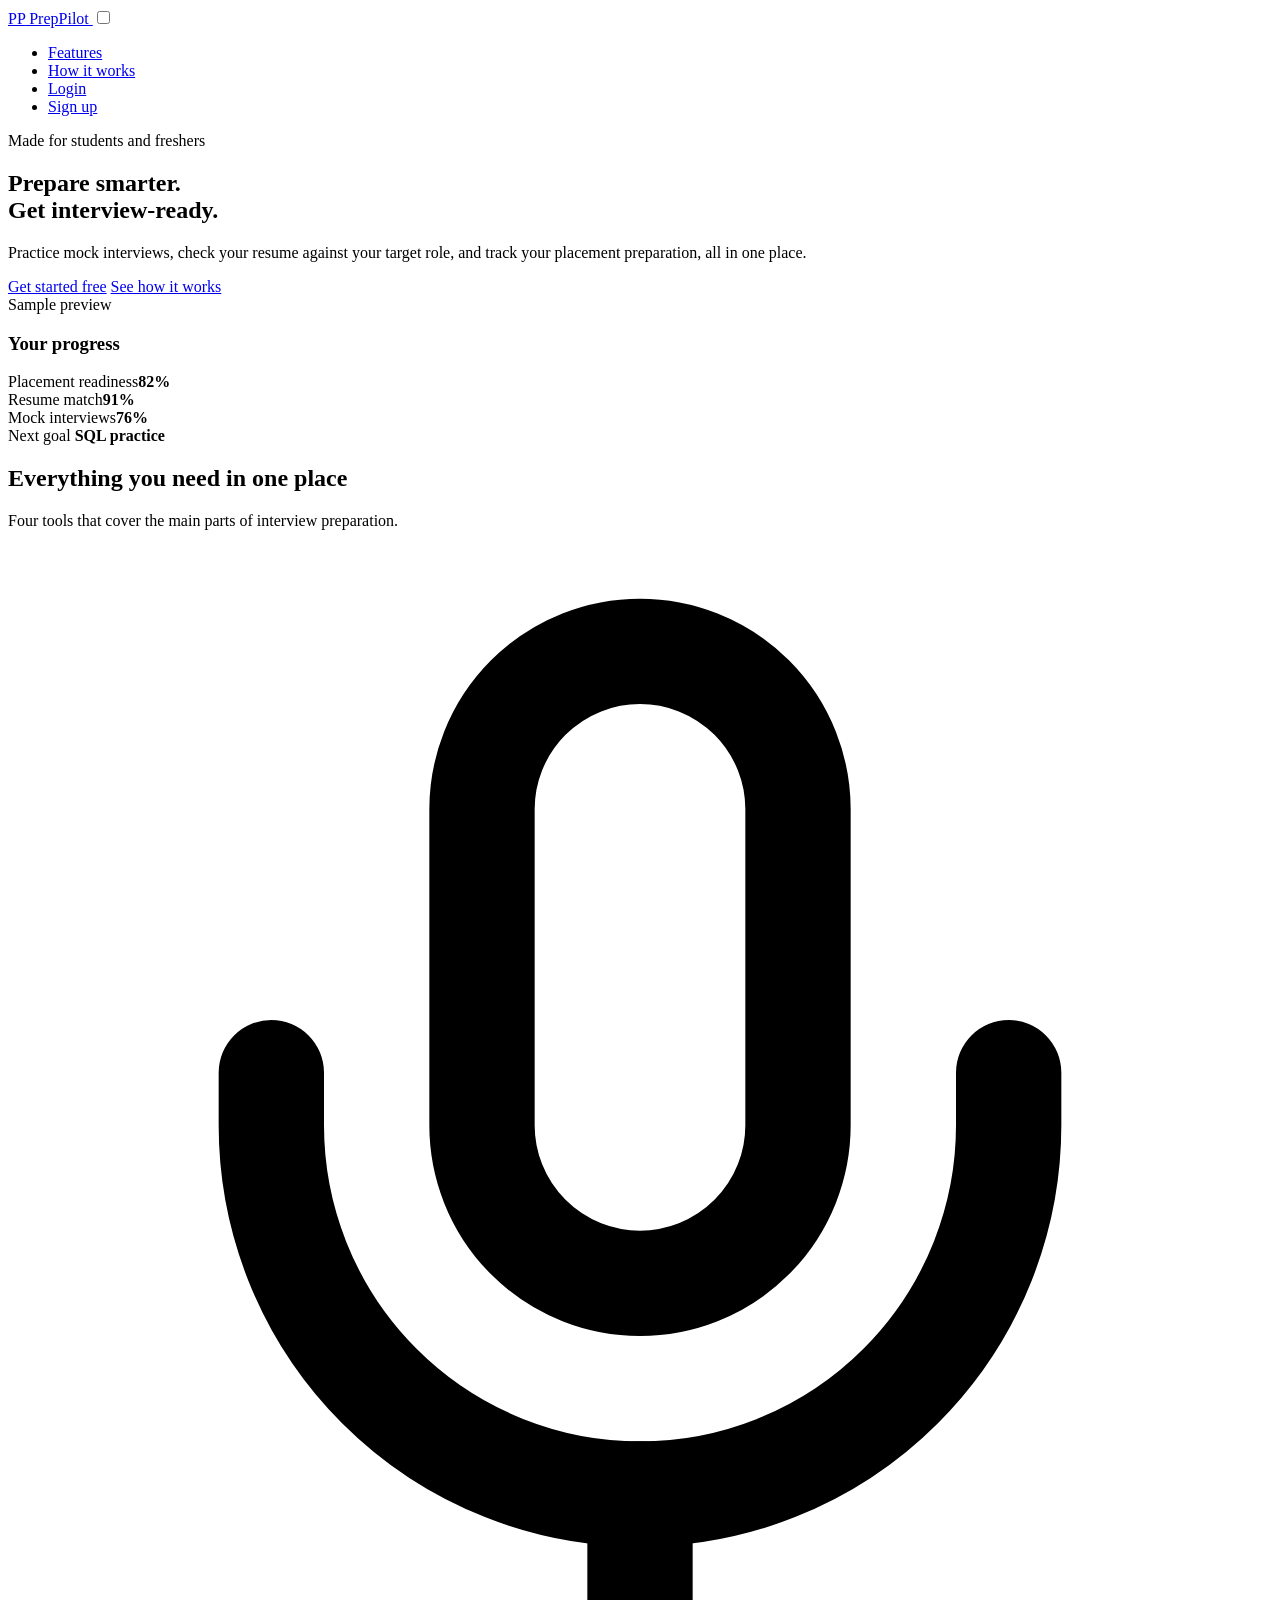
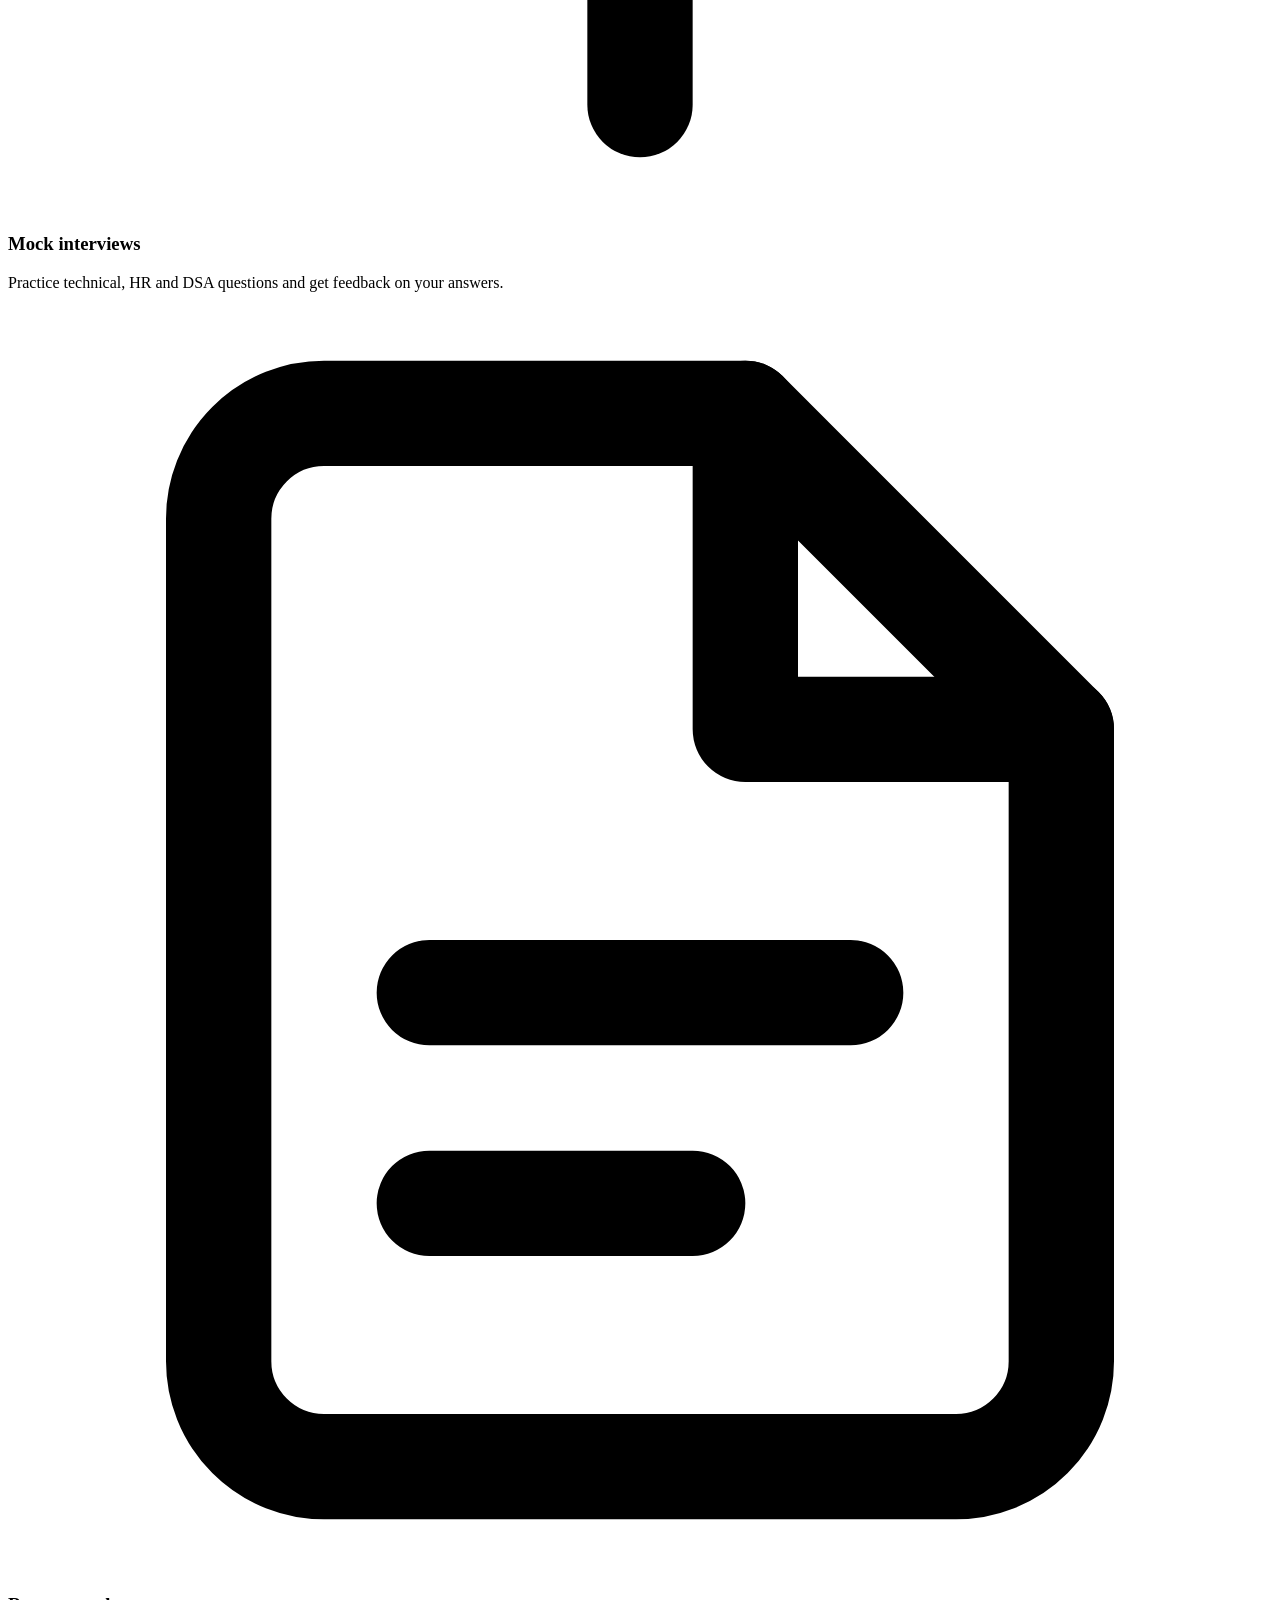
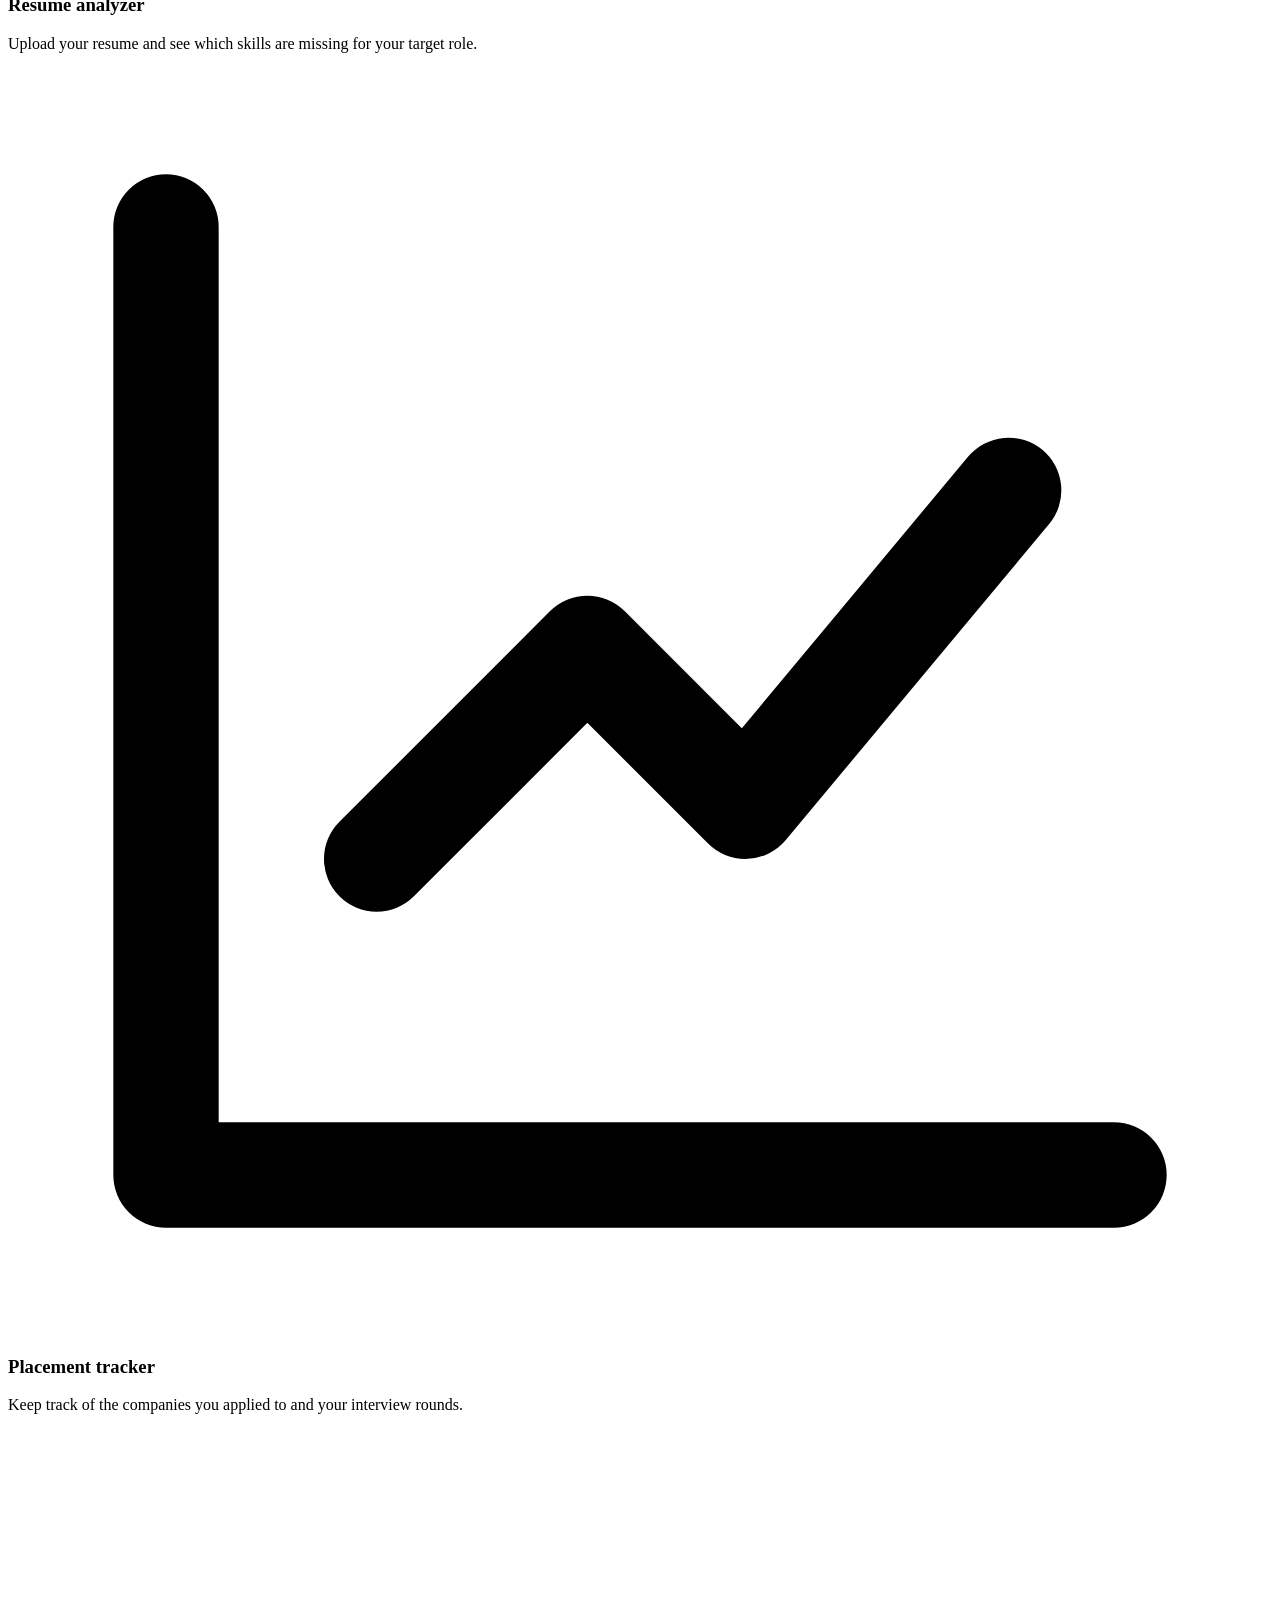
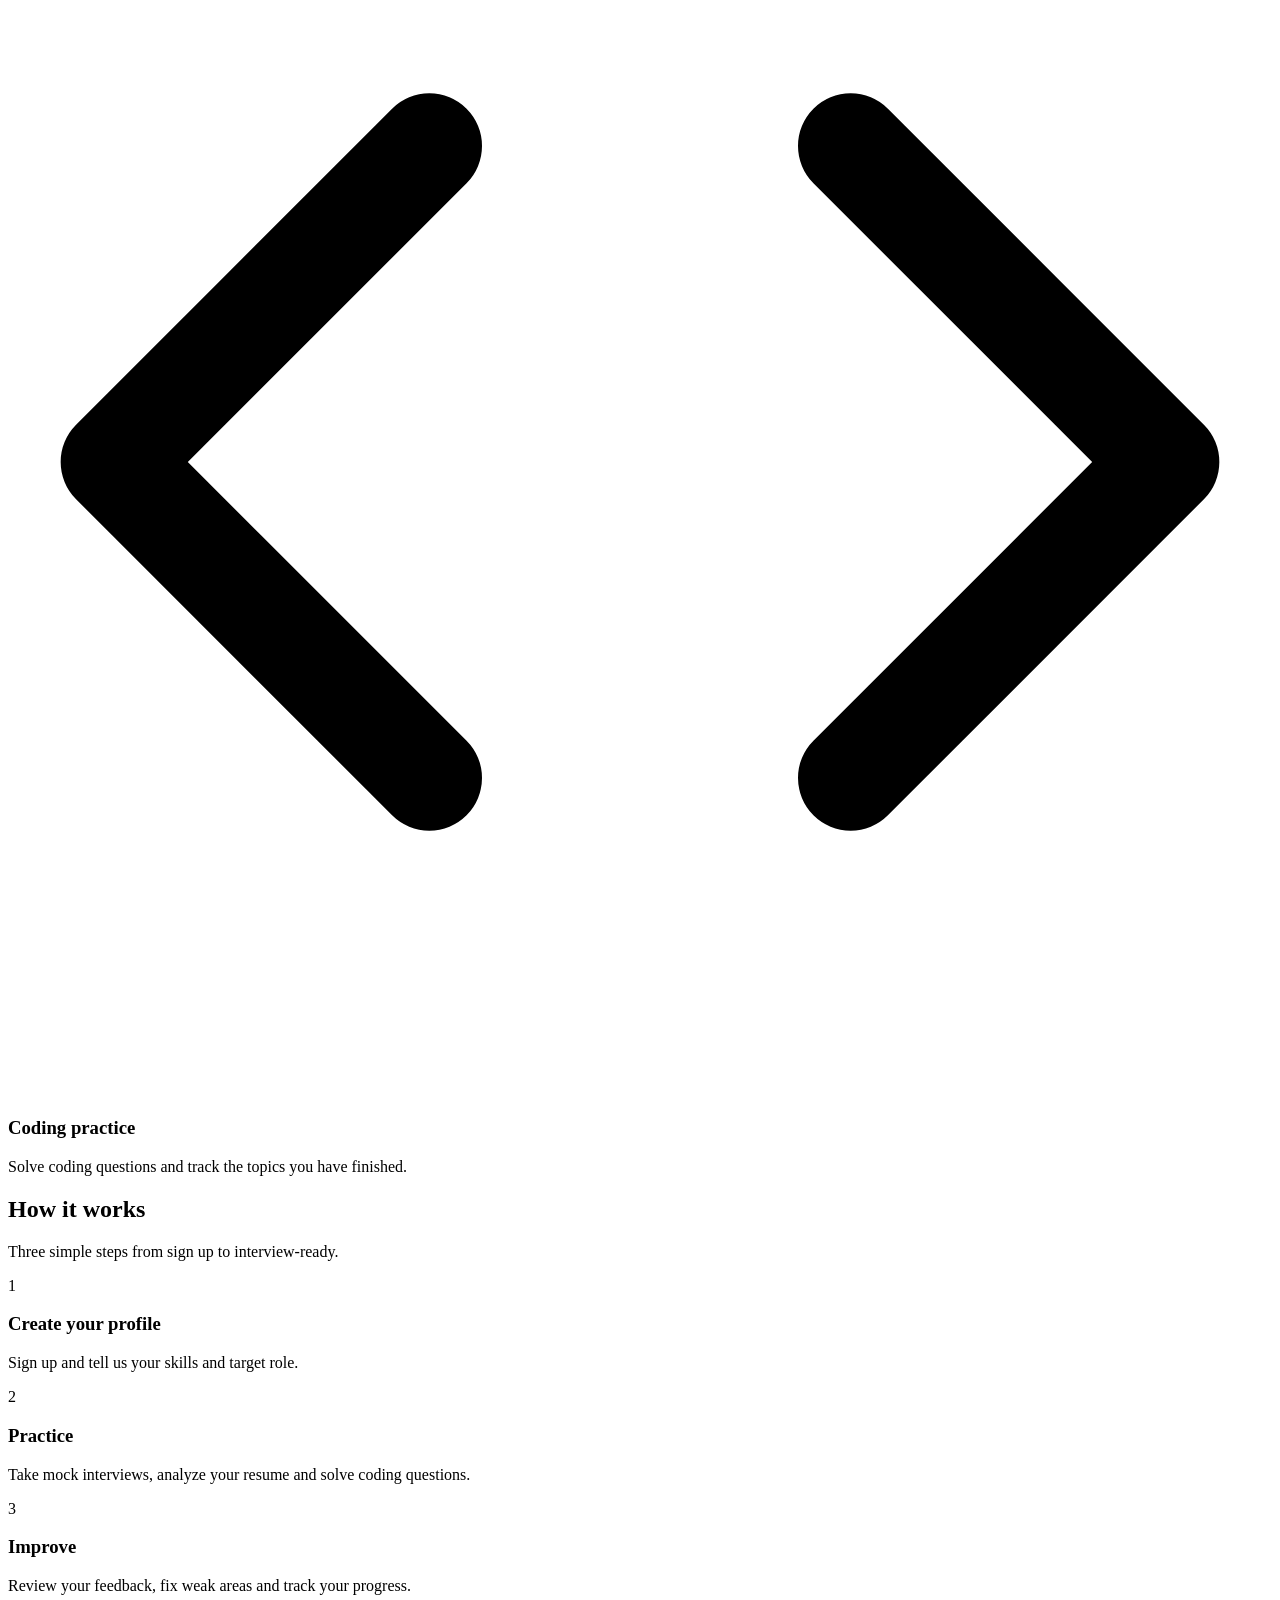
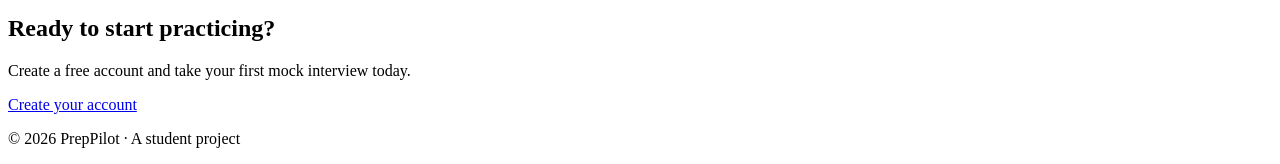
==== frontend/index.html @ 3e6f10e2 "feat: add landing page markup" ====
<!DOCTYPE html>
<html lang="en">
<head>
    <meta charset="UTF-8">
    <meta name="viewport" content="width=device-width, initial-scale=1.0">
    <meta name="description" content="Practice mock interviews, analyze your resume and track your placement preparation.">
    <title>PrepPilot</title>
    <link rel="stylesheet" href="css/style.css">
</head>
<body>
    <header class="site-header">
        <nav class="container nav">
            <a href="index.html" class="logo">
                <span class="logo-mark">PP</span>
                PrepPilot
            </a>

            <input type="checkbox" id="menu-toggle" class="menu-toggle">
            <label for="menu-toggle" class="menu-button" aria-label="Open menu">
                <span></span><span></span><span></span>
            </label>

            <ul class="nav-links">
                <li><a href="#features">Features</a></li>
                <li><a href="#how-it-works">How it works</a></li>
                <li><a href="login.html">Login</a></li>
                <li><a href="signup.html" class="nav-btn">Sign up</a></li>
            </ul>
        </nav>
    </header>

    <main>
        <section class="hero container">
            <div class="hero-text">
                <span class="badge">Made for students and freshers</span>
                <h1>Prepare smarter.<br>Get <span class="gradient-text">interview-ready.</span></h1>
                <p>
                    Practice mock interviews, check your resume against your target role,
                    and track your placement preparation, all in one place.
                </p>
                <div class="hero-buttons">
                    <a href="signup.html" class="btn btn-primary">Get started free</a>
                    <a href="#how-it-works" class="btn btn-outline">See how it works</a>
                </div>
            </div>

            <div class="preview" aria-label="Sample dashboard preview">
                <div class="preview-bar">
                    <span class="dot"></span><span class="dot"></span><span class="dot"></span>
                    <span class="preview-label">Sample preview</span>
                </div>
                <div class="preview-body">
                    <h3>Your progress</h3>

                    <div class="meter">
                        <div class="meter-top"><span>Placement readiness</span><strong>82%</strong></div>
                        <div class="track"><div class="fill" style="--value: 82%"></div></div>
                    </div>
                    <div class="meter">
                        <div class="meter-top"><span>Resume match</span><strong>91%</strong></div>
                        <div class="track"><div class="fill" style="--value: 91%"></div></div>
                    </div>
                    <div class="meter">
                        <div class="meter-top"><span>Mock interviews</span><strong>76%</strong></div>
                        <div class="track"><div class="fill" style="--value: 76%"></div></div>
                    </div>

                    <div class="preview-footer">
                        <span>Next goal</span>
                        <strong>SQL practice</strong>
                    </div>
                </div>
            </div>
        </section>

        <section class="section container" id="features">
            <h2 class="section-title">Everything you need in one place</h2>
            <p class="section-sub">Four tools that cover the main parts of interview preparation.</p>

            <div class="feature-grid">
                <article class="card">
                    <div class="icon">
                        <svg viewBox="0 0 24 24" fill="none" stroke="currentColor" stroke-width="2" stroke-linecap="round" stroke-linejoin="round"><rect x="9" y="2" width="6" height="12" rx="3"/><path d="M5 10v1a7 7 0 0 0 14 0v-1"/><path d="M12 18v4"/></svg>
                    </div>
                    <h3>Mock interviews</h3>
                    <p>Practice technical, HR and DSA questions and get feedback on your answers.</p>
                </article>
                <article class="card">
                    <div class="icon">
                        <svg viewBox="0 0 24 24" fill="none" stroke="currentColor" stroke-width="2" stroke-linecap="round" stroke-linejoin="round"><path d="M14 2H6a2 2 0 0 0-2 2v16a2 2 0 0 0 2 2h12a2 2 0 0 0 2-2V8z"/><path d="M14 2v6h6"/><path d="M8 13h8M8 17h5"/></svg>
                    </div>
                    <h3>Resume analyzer</h3>
                    <p>Upload your resume and see which skills are missing for your target role.</p>
                </article>
                <article class="card">
                    <div class="icon">
                        <svg viewBox="0 0 24 24" fill="none" stroke="currentColor" stroke-width="2" stroke-linecap="round" stroke-linejoin="round"><path d="M3 3v18h18"/><path d="M7 15l4-4 3 3 5-6"/></svg>
                    </div>
                    <h3>Placement tracker</h3>
                    <p>Keep track of the companies you applied to and your interview rounds.</p>
                </article>
                <article class="card">
                    <div class="icon">
                        <svg viewBox="0 0 24 24" fill="none" stroke="currentColor" stroke-width="2" stroke-linecap="round" stroke-linejoin="round"><path d="M16 18l6-6-6-6"/><path d="M8 6l-6 6 6 6"/></svg>
                    </div>
                    <h3>Coding practice</h3>
                    <p>Solve coding questions and track the topics you have finished.</p>
                </article>
            </div>
        </section>

        <section class="section container" id="how-it-works">
            <h2 class="section-title">How it works</h2>
            <p class="section-sub">Three simple steps from sign up to interview-ready.</p>

            <div class="steps">
                <article class="card step">
                    <span class="step-number">1</span>
                    <h3>Create your profile</h3>
                    <p>Sign up and tell us your skills and target role.</p>
                </article>
                <article class="card step">
                    <span class="step-number">2</span>
                    <h3>Practice</h3>
                    <p>Take mock interviews, analyze your resume and solve coding questions.</p>
                </article>
                <article class="card step">
                    <span class="step-number">3</span>
                    <h3>Improve</h3>
                    <p>Review your feedback, fix weak areas and track your progress.</p>
                </article>
            </div>
        </section>

        <section class="cta container">
            <h2>Ready to start practicing?</h2>
            <p>Create a free account and take your first mock interview today.</p>
            <a href="signup.html" class="btn btn-primary">Create your account</a>
        </section>
    </main>

    <footer class="footer">
        <p>© 2026 PrepPilot · A student project</p>
    </footer>
</body>
</html>
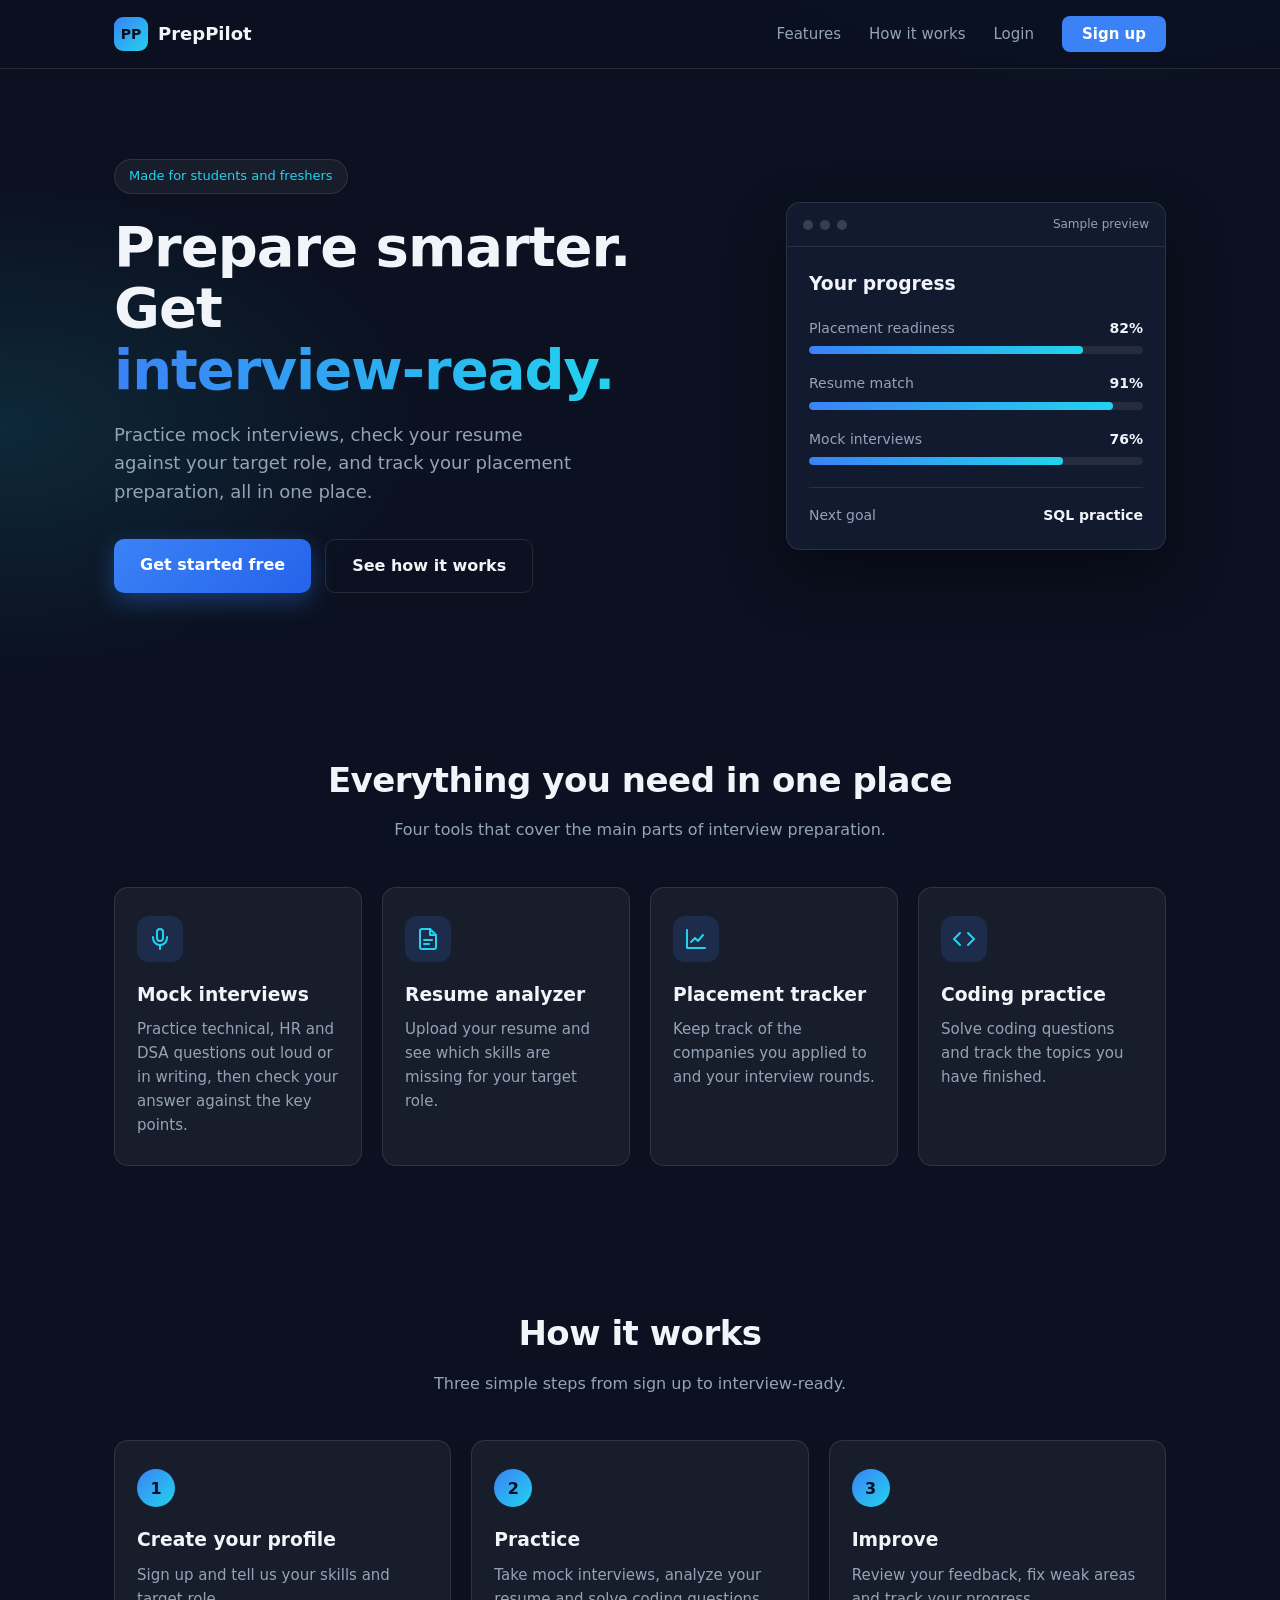
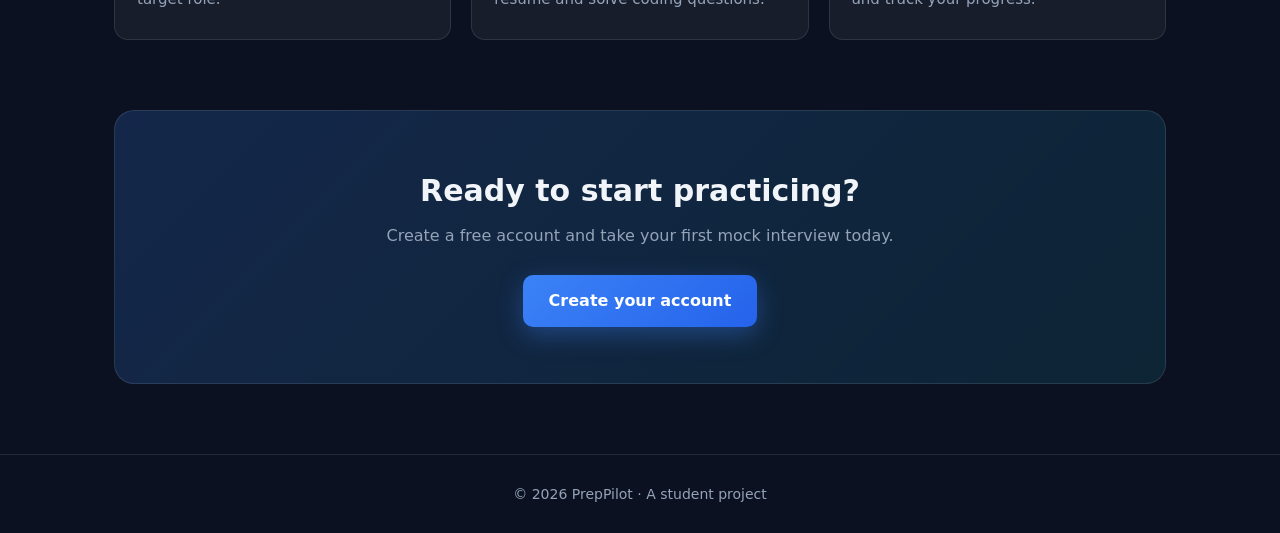
==== commit 5d8f85a5: "Make the mock interview description honest" ====
--- a/frontend/index.html
+++ b/frontend/index.html
@@ -83,7 +83,7 @@
                         <svg viewBox="0 0 24 24" fill="none" stroke="currentColor" stroke-width="2" stroke-linecap="round" stroke-linejoin="round"><rect x="9" y="2" width="6" height="12" rx="3"/><path d="M5 10v1a7 7 0 0 0 14 0v-1"/><path d="M12 18v4"/></svg>
                     </div>
                     <h3>Mock interviews</h3>
-                    <p>Practice technical, HR and DSA questions and get feedback on your answers.</p>
+                    <p>Practice technical, HR and DSA questions out loud or in writing, then check your answer against the key points.</p>
                 </article>
                 <article class="card">
                     <div class="icon">
--- a/frontend/css/style.css
+++ b/frontend/css/style.css
@@ -0,0 +1,485 @@
+/* ===== Variables ===== */
+:root {
+    --bg: #0b1120;
+    --bg-soft: #111a2e;
+    --card: rgba(255, 255, 255, 0.05);
+    --border: rgba(255, 255, 255, 0.1);
+    --text: #f1f5f9;
+    --muted: #94a3b8;
+    --blue: #3b82f6;
+    --cyan: #22d3ee;
+    --radius: 14px;
+}
+
+/* ===== General ===== */
+* {
+    margin: 0;
+    padding: 0;
+    box-sizing: border-box;
+}
+
+html {
+    scroll-behavior: smooth;
+    scroll-padding-top: 80px;
+}
+
+body {
+    font-family: "Segoe UI", system-ui, Arial, sans-serif;
+    background:
+        radial-gradient(900px 500px at 85% -10%, rgba(59, 130, 246, 0.25), transparent 60%),
+        radial-gradient(700px 400px at 0% 20%, rgba(34, 211, 238, 0.12), transparent 60%),
+        var(--bg);
+    background-repeat: no-repeat;
+    color: var(--text);
+    line-height: 1.6;
+}
+
+a {
+    color: inherit;
+    text-decoration: none;
+}
+
+ul {
+    list-style: none;
+}
+
+.container {
+    width: 100%;
+    max-width: 1100px;
+    margin: 0 auto;
+    padding: 0 24px;
+}
+
+/* ===== Header and navbar ===== */
+.site-header {
+    position: sticky;
+    top: 0;
+    z-index: 10;
+    background: rgba(11, 17, 32, 0.8);
+    backdrop-filter: blur(12px);
+    border-bottom: 1px solid var(--border);
+}
+
+.nav {
+    display: flex;
+    align-items: center;
+    justify-content: space-between;
+    height: 68px;
+}
+
+.logo {
+    display: flex;
+    align-items: center;
+    gap: 10px;
+    font-weight: 700;
+    font-size: 18px;
+}
+
+.logo-mark {
+    display: grid;
+    place-items: center;
+    width: 34px;
+    height: 34px;
+    border-radius: 9px;
+    background: linear-gradient(135deg, var(--blue), var(--cyan));
+    font-size: 14px;
+    color: #06101f;
+}
+
+.nav-links {
+    display: flex;
+    align-items: center;
+    gap: 28px;
+}
+
+.nav-links a {
+    color: var(--muted);
+    font-size: 15px;
+    transition: color 0.2s;
+}
+
+.nav-links a:hover {
+    color: var(--text);
+}
+
+.nav-links .nav-btn {
+    background: var(--blue);
+    color: white;
+    padding: 9px 20px;
+    border-radius: 8px;
+    font-weight: 600;
+}
+
+.nav-links .nav-btn:hover {
+    background: #2563eb;
+}
+
+/* Mobile menu button (hidden on desktop) */
+.menu-toggle {
+    display: none;
+}
+
+.menu-button {
+    display: none;
+    flex-direction: column;
+    gap: 5px;
+    cursor: pointer;
+    padding: 6px;
+}
+
+.menu-button span {
+    width: 24px;
+    height: 2px;
+    background: var(--text);
+    border-radius: 2px;
+}
+
+/* ===== Buttons ===== */
+.btn {
+    display: inline-block;
+    padding: 13px 26px;
+    border-radius: 10px;
+    font-size: 16px;
+    font-weight: 600;
+    transition: transform 0.15s, background 0.2s;
+}
+
+.btn:hover {
+    transform: translateY(-2px);
+}
+
+.btn-primary {
+    background: linear-gradient(135deg, var(--blue), #2563eb);
+    color: white;
+    box-shadow: 0 8px 24px rgba(59, 130, 246, 0.35);
+}
+
+.btn-outline {
+    border: 1px solid var(--border);
+    color: var(--text);
+}
+
+.btn-outline:hover {
+    background: var(--card);
+}
+
+/* ===== Hero ===== */
+.hero {
+    display: flex;
+    align-items: center;
+    justify-content: space-between;
+    gap: 50px;
+    padding-top: 90px;
+    padding-bottom: 90px;
+}
+
+.hero-text {
+    flex: 1;
+}
+
+.badge {
+    display: inline-block;
+    padding: 6px 14px;
+    margin-bottom: 22px;
+    border: 1px solid var(--border);
+    border-radius: 999px;
+    background: var(--card);
+    color: var(--cyan);
+    font-size: 13px;
+}
+
+.hero-text h1 {
+    font-size: 56px;
+    line-height: 1.1;
+    letter-spacing: -1px;
+    margin-bottom: 20px;
+}
+
+.gradient-text {
+    background: linear-gradient(90deg, var(--blue), var(--cyan));
+    -webkit-background-clip: text;
+    background-clip: text;
+    color: transparent;
+    white-space: nowrap;
+}
+
+.hero-text p {
+    max-width: 480px;
+    color: var(--muted);
+    font-size: 18px;
+    margin-bottom: 32px;
+}
+
+.hero-buttons {
+    display: flex;
+    flex-wrap: wrap;
+    gap: 14px;
+}
+
+/* ===== Preview card ===== */
+.preview {
+    flex: 0 0 380px;
+    background: var(--bg-soft);
+    border: 1px solid var(--border);
+    border-radius: var(--radius);
+    box-shadow: 0 25px 60px rgba(0, 0, 0, 0.45);
+    overflow: hidden;
+}
+
+.preview-bar {
+    display: flex;
+    align-items: center;
+    gap: 7px;
+    padding: 12px 16px;
+    border-bottom: 1px solid var(--border);
+}
+
+.dot {
+    width: 10px;
+    height: 10px;
+    border-radius: 50%;
+    background: #334155;
+}
+
+.preview-label {
+    margin-left: auto;
+    font-size: 12px;
+    color: var(--muted);
+}
+
+.preview-body {
+    padding: 22px;
+}
+
+.preview-body h3 {
+    margin-bottom: 18px;
+}
+
+.meter {
+    margin-bottom: 18px;
+}
+
+.meter-top {
+    display: flex;
+    justify-content: space-between;
+    font-size: 14px;
+    color: var(--muted);
+    margin-bottom: 7px;
+}
+
+.meter-top strong {
+    color: var(--text);
+}
+
+.track {
+    height: 8px;
+    border-radius: 999px;
+    background: rgba(255, 255, 255, 0.08);
+    overflow: hidden;
+}
+
+.fill {
+    width: var(--value);
+    height: 100%;
+    border-radius: 999px;
+    background: linear-gradient(90deg, var(--blue), var(--cyan));
+}
+
+.preview-footer {
+    display: flex;
+    justify-content: space-between;
+    margin-top: 22px;
+    padding-top: 16px;
+    border-top: 1px solid var(--border);
+    font-size: 14px;
+    color: var(--muted);
+}
+
+.preview-footer strong {
+    color: var(--text);
+}
+
+/* ===== Sections ===== */
+.section {
+    padding-top: 70px;
+    padding-bottom: 70px;
+    text-align: center;
+}
+
+.section-title {
+    font-size: 34px;
+    letter-spacing: -0.5px;
+    margin-bottom: 10px;
+}
+
+.section-sub {
+    color: var(--muted);
+    margin-bottom: 44px;
+}
+
+/* ===== Cards ===== */
+.card {
+    background: var(--card);
+    border: 1px solid var(--border);
+    border-radius: var(--radius);
+    padding: 28px 22px;
+    text-align: left;
+    transition: transform 0.2s, border-color 0.2s;
+}
+
+.card:hover {
+    transform: translateY(-5px);
+    border-color: rgba(59, 130, 246, 0.6);
+}
+
+.card h3 {
+    margin-bottom: 8px;
+}
+
+.card p {
+    color: var(--muted);
+    font-size: 15px;
+}
+
+.feature-grid {
+    display: grid;
+    grid-template-columns: repeat(4, 1fr);
+    gap: 20px;
+}
+
+.icon {
+    display: grid;
+    place-items: center;
+    width: 46px;
+    height: 46px;
+    margin-bottom: 18px;
+    border-radius: 12px;
+    background: rgba(59, 130, 246, 0.15);
+    color: var(--cyan);
+}
+
+.icon svg {
+    width: 24px;
+    height: 24px;
+}
+
+/* ===== Steps ===== */
+.steps {
+    display: grid;
+    grid-template-columns: repeat(3, 1fr);
+    gap: 20px;
+}
+
+.step-number {
+    display: grid;
+    place-items: center;
+    width: 38px;
+    height: 38px;
+    margin-bottom: 18px;
+    border-radius: 50%;
+    background: linear-gradient(135deg, var(--blue), var(--cyan));
+    color: #06101f;
+    font-weight: 700;
+}
+
+/* ===== Call to action ===== */
+.cta {
+    margin-bottom: 70px;
+    padding: 56px 24px;
+    text-align: center;
+    background: linear-gradient(135deg, rgba(59, 130, 246, 0.2), rgba(34, 211, 238, 0.1));
+    border: 1px solid var(--border);
+    border-radius: 20px;
+    max-width: 1052px;
+}
+
+.cta h2 {
+    font-size: 30px;
+    margin-bottom: 8px;
+}
+
+.cta p {
+    color: var(--muted);
+    margin-bottom: 26px;
+}
+
+/* ===== Footer ===== */
+.footer {
+    text-align: center;
+    padding: 28px;
+    border-top: 1px solid var(--border);
+    color: var(--muted);
+    font-size: 14px;
+}
+
+/* ===== Tablet ===== */
+@media (max-width: 980px) {
+    .feature-grid {
+        grid-template-columns: repeat(2, 1fr);
+    }
+}
+
+/* ===== Mobile ===== */
+@media (max-width: 800px) {
+    .menu-button {
+        display: flex;
+    }
+
+    .nav-links {
+        display: none;
+        position: absolute;
+        top: 68px;
+        left: 0;
+        right: 0;
+        flex-direction: column;
+        align-items: stretch;
+        gap: 0;
+        padding: 10px 24px 20px;
+        background: var(--bg-soft);
+        border-bottom: 1px solid var(--border);
+    }
+
+    .nav-links a {
+        display: block;
+        padding: 12px 0;
+    }
+
+    .nav-links .nav-btn {
+        margin-top: 8px;
+        text-align: center;
+    }
+
+    /* Checked box = menu open */
+    .menu-toggle:checked ~ .nav-links {
+        display: flex;
+    }
+
+    .hero {
+        flex-direction: column;
+        padding-top: 50px;
+        padding-bottom: 50px;
+    }
+
+    .hero-text h1 {
+        font-size: 38px;
+    }
+
+    .preview {
+        flex: none;
+        width: 100%;
+    }
+
+    .steps {
+        grid-template-columns: 1fr;
+    }
+}
+
+@media (max-width: 520px) {
+    .feature-grid {
+        grid-template-columns: 1fr;
+    }
+
+    .section-title {
+        font-size: 28px;
+    }
+}
